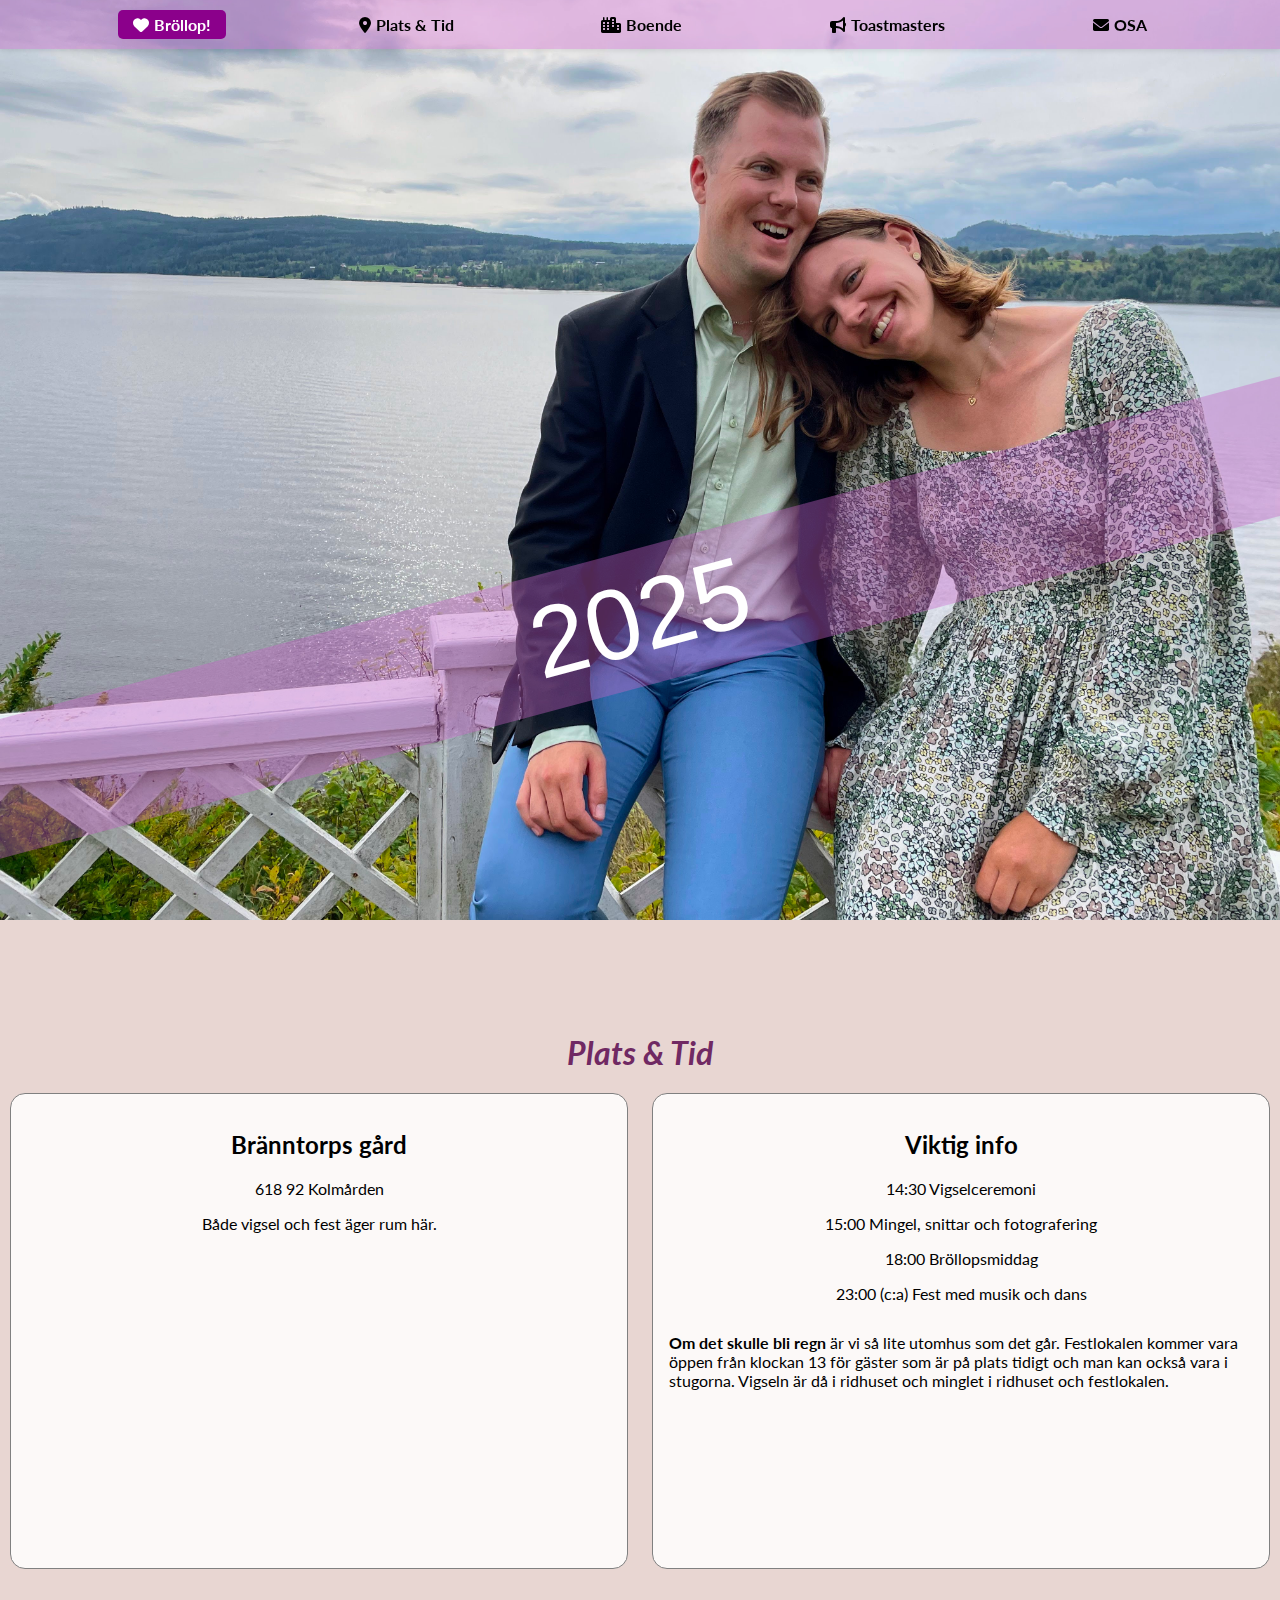
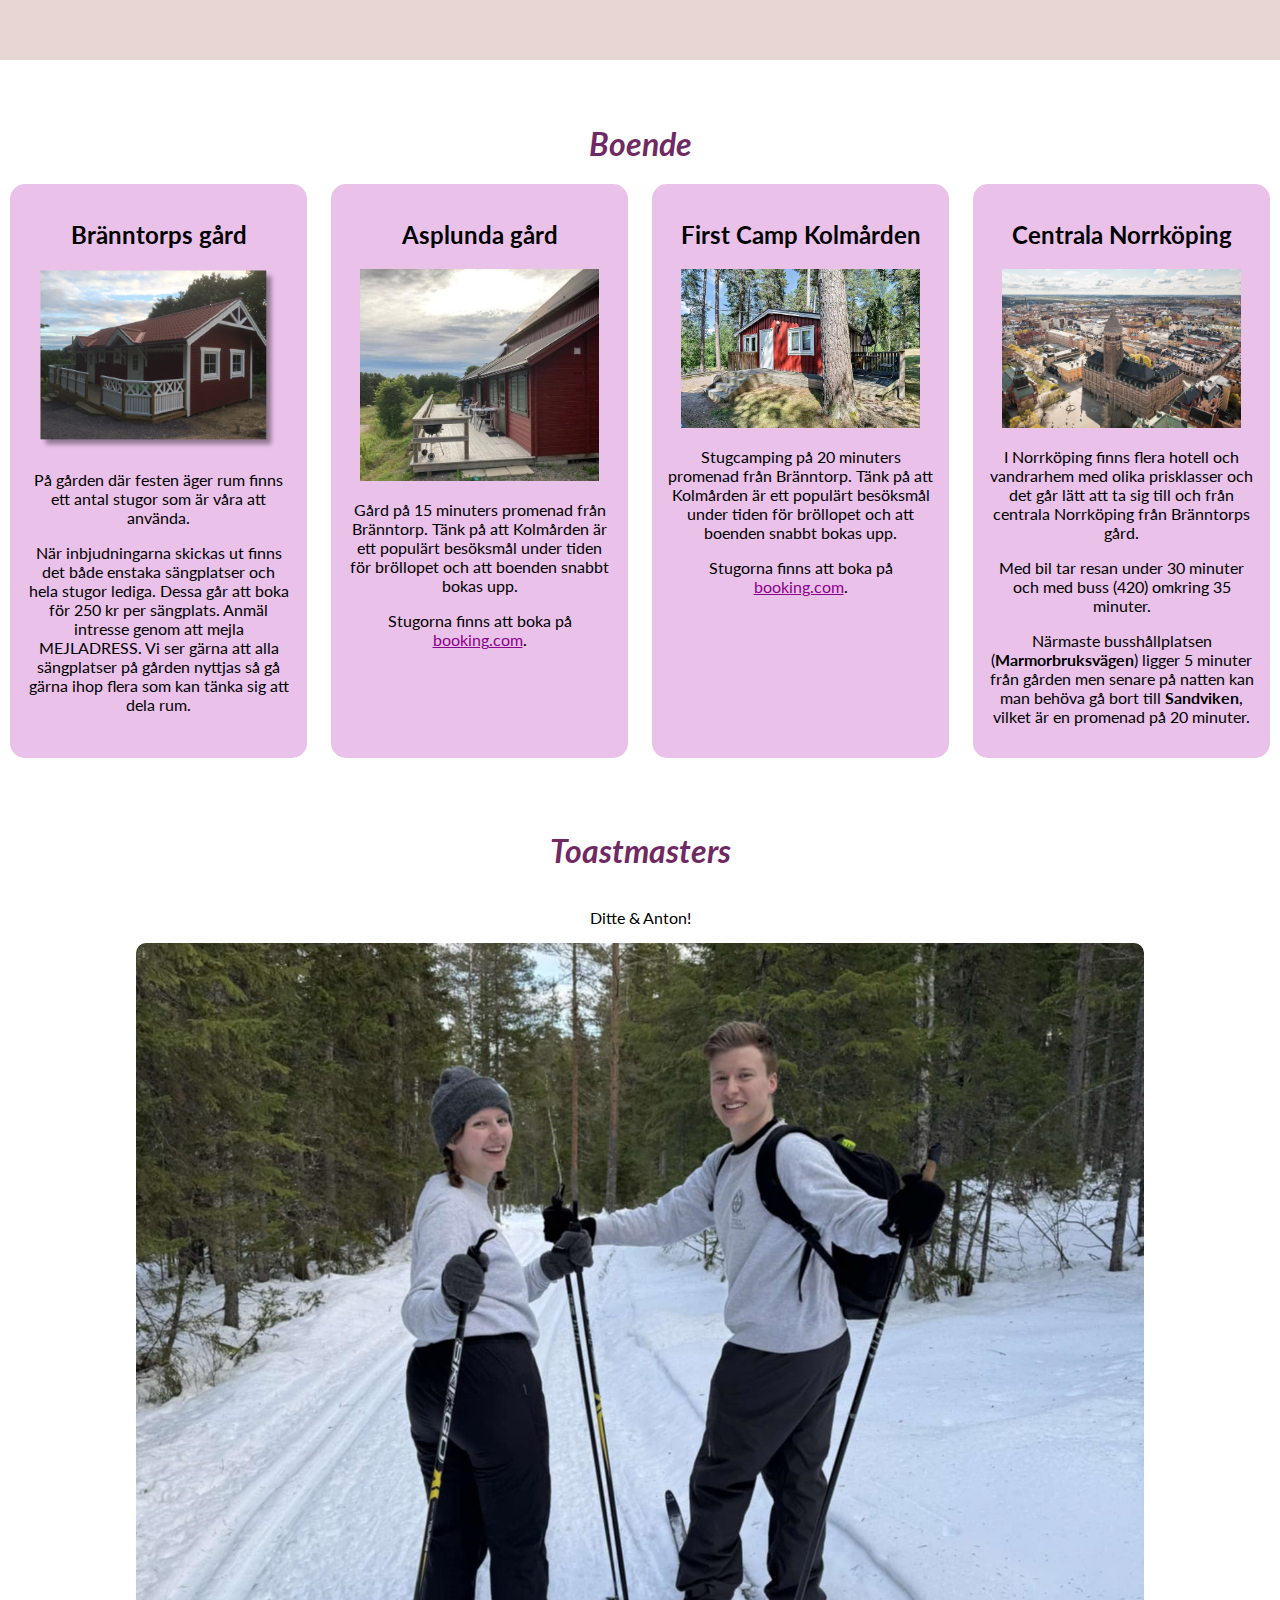
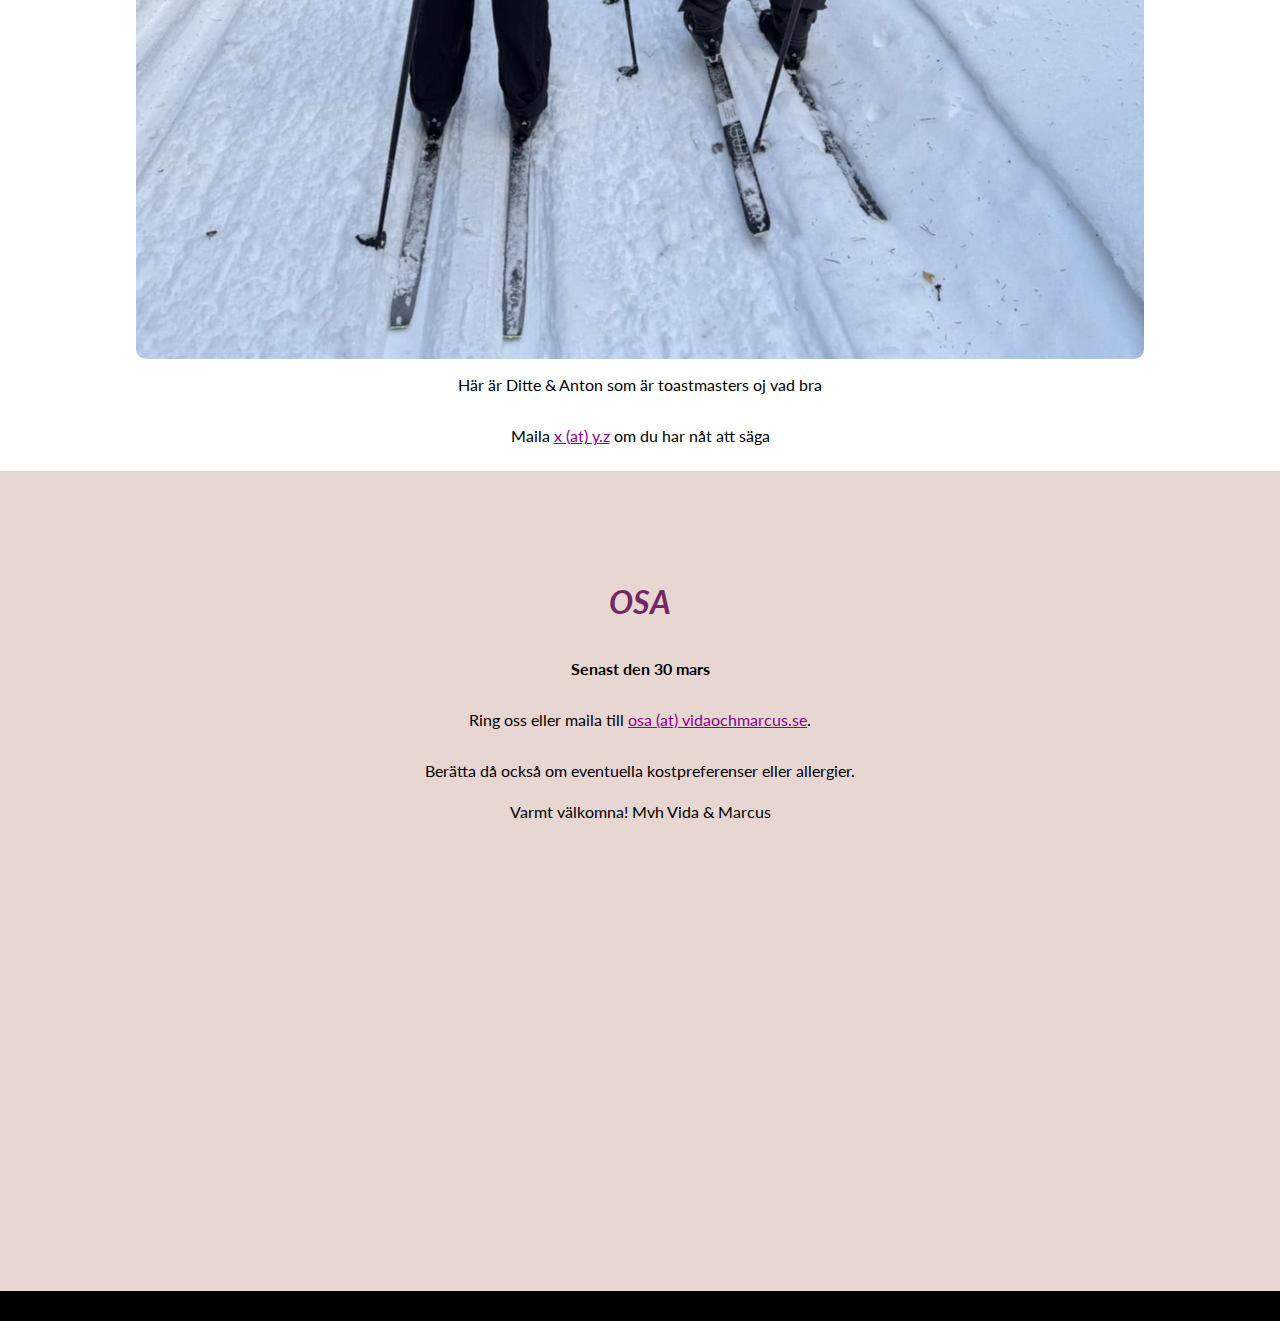
==== kvack.html @ 33eba122 "update" ====
<!DOCTYPE html>
<html lang="sv">
<head>
  <meta charset="UTF-8">
  <meta name="viewport" content="width=device-width, initial-scale=1.0">
  <meta name="description" content="Vida och Marcus">
  <meta name="author" content="Bröllopsplanerare">
  <title>Bröllop</title>
  <link rel="stylesheet" href="styles.css">
  <link href="https://cdnjs.cloudflare.com/ajax/libs/font-awesome/6.0.0-beta3/css/all.min.css" rel="stylesheet">
  <link href="https://fonts.googleapis.com/css2?family=Lato:wght@400;700&display=swap" rel="stylesheet">
</head>
<body>
  <header id="navbar">
    <nav>
      <ul>
        <li><a href="#wedding"><i class="fas fa-heart"></i><span> Bröllop!</span></a></li>
        <li><a href="#venue"><i class="fas fa-map-marker-alt"></i><span> Plats & Tid</span></a></li>
        <li><a href="#housing"><i class="fas fa-city"></i><span> Boende</span></a></li>
        <li><a href="#toastmasters"><i class="fas fa-bullhorn"></i><span> Toastmasters</span></a></li>
        <li><a href="#rsvp"><i class="fas fa-envelope"></i><span> OSA</span></a></li>
      </ul>
    </nav>
  </header>

  <main>
    <section id="wedding">
      <div id="dateText" class="banner">
      </div>
    </section>
    <section id="venue">
      <h1>Plats & Tid</h1>
      <div class="flexContainer">
        <div class="flex">
          <h2>Bränntorps gård</h2>
          <p>618 92 Kolmården</p>
          <p>Både vigsel och fest äger rum här.</p>
          <iframe max-width="90%" src="https://www.google.com/maps/embed?pb=!1m18!1m12!1m3!1d924.1570528088538!2d16.409618999848703!3d58.6684738966801!2m3!1f0!2f0!3f0!3m2!1i1024!2i768!4f13.1!3m3!1m2!1s0x46592e37b48e2889%3A0xdd23879f1d90b745!2zQnLDpG5udG9ycHMgR8OlcmQ!5e0!3m2!1sen!2sse!4v1737451447179!5m2!1sen!2sse" width="400" height="300" style="border:0;" allowfullscreen="" loading="lazy" referrerpolicy="no-referrer-when-downgrade"></iframe>
        </div>
        <div class="flex">
          <h2>Viktig info</h2>
          <p>14:30 Vigselceremoni</p>
          <p>15:00 Mingel, snittar och fotografering</p>
          <p>18:00 Bröllopsmiddag</p>
          <p>23:00 (c:a) Fest med musik och dans</p>

          <p class="left margin-top">
            <b>Om det skulle bli regn</b>
            är vi så lite utomhus som det går. 
            Festlokalen kommer vara öppen från klockan 13 för gäster som är på plats tidigt och man kan också vara i stugorna. 
            Vigseln är då i ridhuset och minglet i ridhuset och festlokalen.
          </p>
        </div>
      </div>
    </section>
    <section id="housing">
      <h1>Boende</h1>
      <div class="flexContainer">
        <div class="flex">
          <h2>Bränntorps gård</h2>
          <img src="assets/branntorp.png"/>
          <p>På gården där festen äger rum finns ett antal stugor som är våra att använda.</p>
          <p>När inbjudningarna skickas ut finns det både enstaka sängplatser och hela stugor lediga. Dessa går att boka för 250 kr per sängplats. Anmäl intresse genom att mejla MEJLADRESS. Vi ser gärna att alla sängplatser på gården nyttjas så gå gärna ihop flera som kan tänka sig att dela rum.</p>
        </div>
        <div class="flex">
          <h2>Asplunda gård</h2>
          <img src="assets/asplunda.jpg"/>
          <p>Gård på 15 minuters promenad från Bränntorp. Tänk på att Kolmården är ett populärt besöksmål under tiden för bröllopet och att boenden snabbt bokas upp.</p>
          <p>Stugorna finns att boka på <a href="https://www.booking.com">booking.com</a>.</p>
        </div>
        <div class="flex">
          <h2>First Camp Kolmården</h2>
          <img src="assets/firstcamp.jpeg"/>
          <p>Stugcamping på 20 minuters promenad från Bränntorp. Tänk på att Kolmården är ett populärt besöksmål under tiden för bröllopet och att boenden snabbt bokas upp.</p>
          <p>Stugorna finns att boka på <a href="https://www.booking.com">booking.com</a>.</p>
        </div>
        <div class="flex">
          <h2>Centrala Norrköping</h2>
          <img src="assets/nkpg.jpg"/>
          <p>I Norrköping finns flera hotell och vandrarhem med olika prisklasser och det går lätt att ta sig till och från centrala Norrköping från Bränntorps gård.</p>
          <p>Med bil tar resan under 30 minuter och med buss (420) omkring 35 minuter.</p>
          <p>Närmaste busshållplatsen (<b>Marmorbruksvägen</b>) ligger 5 minuter från gården men senare på natten kan man behöva gå bort till <b>Sandviken</b>, vilket är en promenad på 20 minuter.</p>
        </div>
      </div>
    </section>
    <section id="toastmasters">
      <h1>Toastmasters</h1>
      <p>Ditte & Anton!</p>
      <img src="assets/dinton1.jpg"/>
      <p>Här är Ditte & Anton som är toastmasters oj vad bra</p>
      <p>Maila <a href="mailto:x">x (at) y.z</a> om du har nåt att säga</p>
    </section>
    <section id="rsvp">
      <h1>OSA</h1>
      <p><b>Senast den 30 mars</b></p>
      <p>Ring oss eller maila till <a href="mailto:osa@vidaochmarcus.se">osa (at) vidaochmarcus.se</a>.</p>
      <p>Berätta då också om eventuella kostpreferenser eller allergier.</p>
      <p class="bottom">Varmt välkomna! Mvh Vida & Marcus</p>
    </section>

    <!--
    <section id="photos">
      <h1>Ladda upp bilder</h1>
      <input type="file" accept="image/*">
      <p>Ladda upp dina bästa ögonblick med paret!</p>
    </section>
    <section id="music">
      <h1>Musikförslag</h1>
      <textarea placeholder="Föreslå låtar här"></textarea>
      <button>Skicka</button>
    </section>
  -->

    <section id="end">

    </section>
  </main>

  <script src="script.js"></script>
</body>
</html>
---- styles.css ----
body {
  margin: 0;
  font-family: 'Lato', sans-serif;
}

main {
  scroll-snap-type: y mandatory; 
}

/* header */

header {
  position: fixed;
  top: 0;
  left: 0;
  width: 100%;
  background: rgba(200, 100, 200, 0.4);
  z-index: 1000;
  box-shadow: 0 2px 5px rgba(0, 0, 0, 0.1);
}

header nav ul {
  display: flex;
  justify-content: space-evenly;
  padding: 10px 0;
  list-style: none;
  margin: 0;
}

header nav ul li a {
  text-decoration: none;
  color: black;
  padding: 5px 15px;
  font-weight: bold;
  display: flex;
  align-items: center;
  gap: 5px;
}

header nav ul {
  flex-wrap: nowrap;
  overflow-x: auto;
  -webkit-overflow-scrolling: touch;
}

header nav ul li a span {
  display: none;
}

header nav ul li a.active span {
  display: inline;
}

header nav ul li a.active {
  color: white;
  background: darkmagenta;
  border-radius: 5px;
}

@media (min-width: 768px) {
  header nav ul {
    flex-wrap: wrap;
  }
  
  header nav ul li a span {
    display: inline;
  }
}

/* sections */

section {
  scroll-snap-align: center; 
  min-height: 80vh;
  padding: 10px;
  display: flex;
  flex-direction: column;
  justify-content: center;
  align-items: center;
  text-align: center;
}

section h1 {
  font-size: xx-large;
  font-style: italic;
  color: #702963;
}

#wedding {
  height: 100vh;
  background: url("assets/bg.jpg") no-repeat fixed;
  background-position: 70% 50%; 
  background-size: cover;
  overflow: hidden;
}

#venue {
  background-image: url('assets/wedding.jpg');
  background-size: 60%;
  background-repeat: repeat;
  background-position: center;
  background-attachment: fixed;
  background-color: #E8D6D2;
  display: flex;
  align-items: center;
  justify-content: center;
  color: white;
  text-align: center;
  z-index: 1;
}

#venue div.flex {
  background-color: rgba(255, 255, 255, 0.85);
  border: 1px solid gray;
  color: black;
}

#housing {
  background: white;
}

#housing img {
  max-width: 90%;
}

#info {
  background: #ced6e0;
}

#rsvp {
  background: url("assets/osa.jpg");
  background-repeat: no-repeat;
  background-position: bottom;
  background-attachment: fixed;
  background-color: #E8D6D2;
  height: 80vh;

  justify-content: flex-start;
  padding-top: 10vh;
}

#toastmasters img {
  max-width: 80%;
  border-radius: 10px;
}

#photos {
  background: #747d8c;
  color: white;
}

#music {
  background: #57606f;
  color: white;
}

section#end {
  height: 10px;
  min-height: 10px;
  background-color: black;
}

/* animations */

#wedding .banner.fade-in {
  background-color: rgba(200, 100, 200, 0.4);
}

#wedding .banner {
  opacity: 1;
  background-color: transparent;
  padding: 10px;
  transition: background-color 2s ease-in-out;

  rotate: -15deg;
  width: 300%;
  margin: 0;
  margin-top: 35vh;

  color: white;
  font-size: 13vw;
  font-family: Verdana, Geneva, Tahoma, sans-serif;
}

@media (min-width: 768px) {
  #wedding .banner {
    font-size: 100px;
  }
}

/* shared */

a {
  color: darkmagenta;
}

a:visited {
  color: darkmagenta;
}

a:hover {
  color: rgba(200, 100, 200, 0.4);
}

.left {
  text-align: left;
}

.bottom {
  position: relative;
  bottom: 10px;
}

.margin-top {
  margin-top: 30px;
}

.flexContainer {
  display: flex;
  overflow-x: auto;
  scroll-snap-type: x mandatory; 
  gap: 16px; 
  max-width: 100%;
}

.flex {
  flex: 0 0 90%; 
  scroll-snap-align: center; 
  border: 0;
  padding: 16px;
  box-sizing: border-box;
  background: rgba(200, 100, 200, 0.4);
  border-radius: 15px;
}

@media (min-width: 768px) {
  .flexContainer {
    overflow: visible; 
    gap: 24px; 
    justify-content: space-between; 
  }

  .flex {
    flex: 1; 
  }

  .flexContainer {
    flex-wrap: wrap;
  }
}
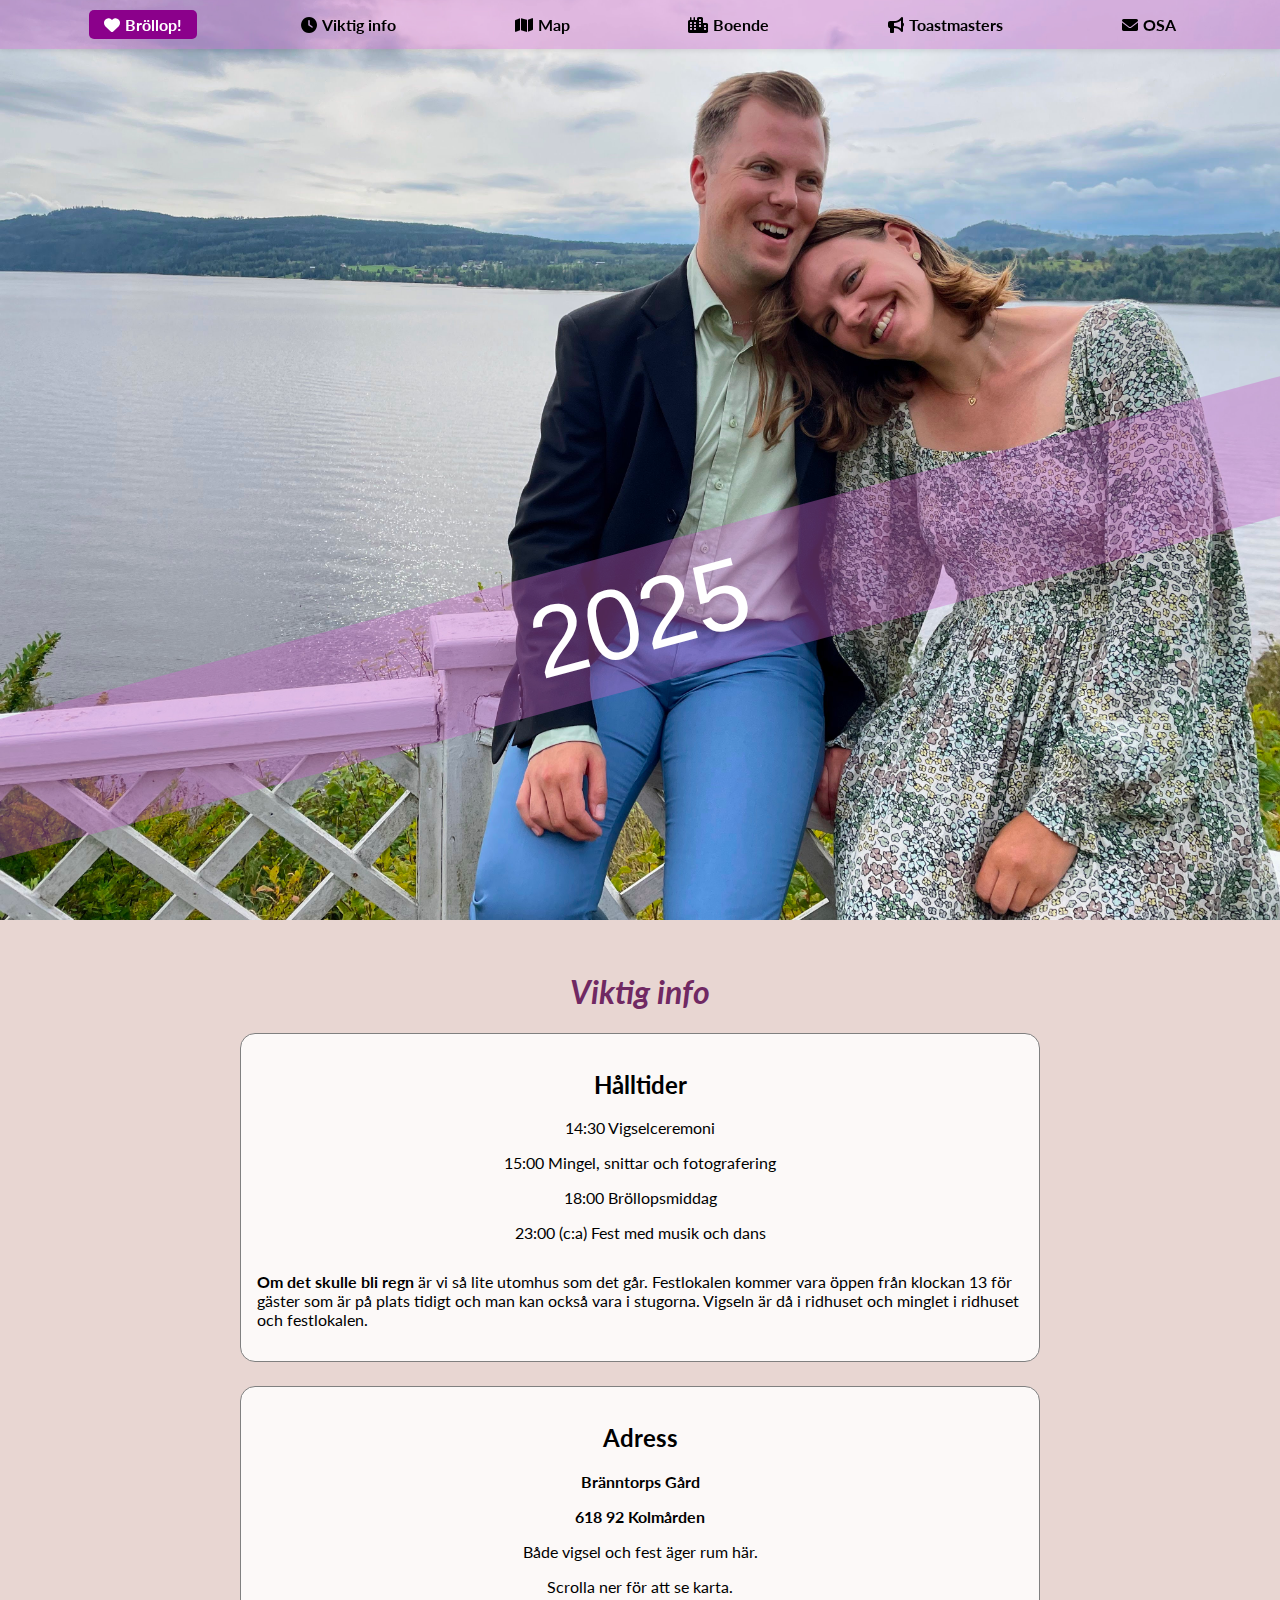
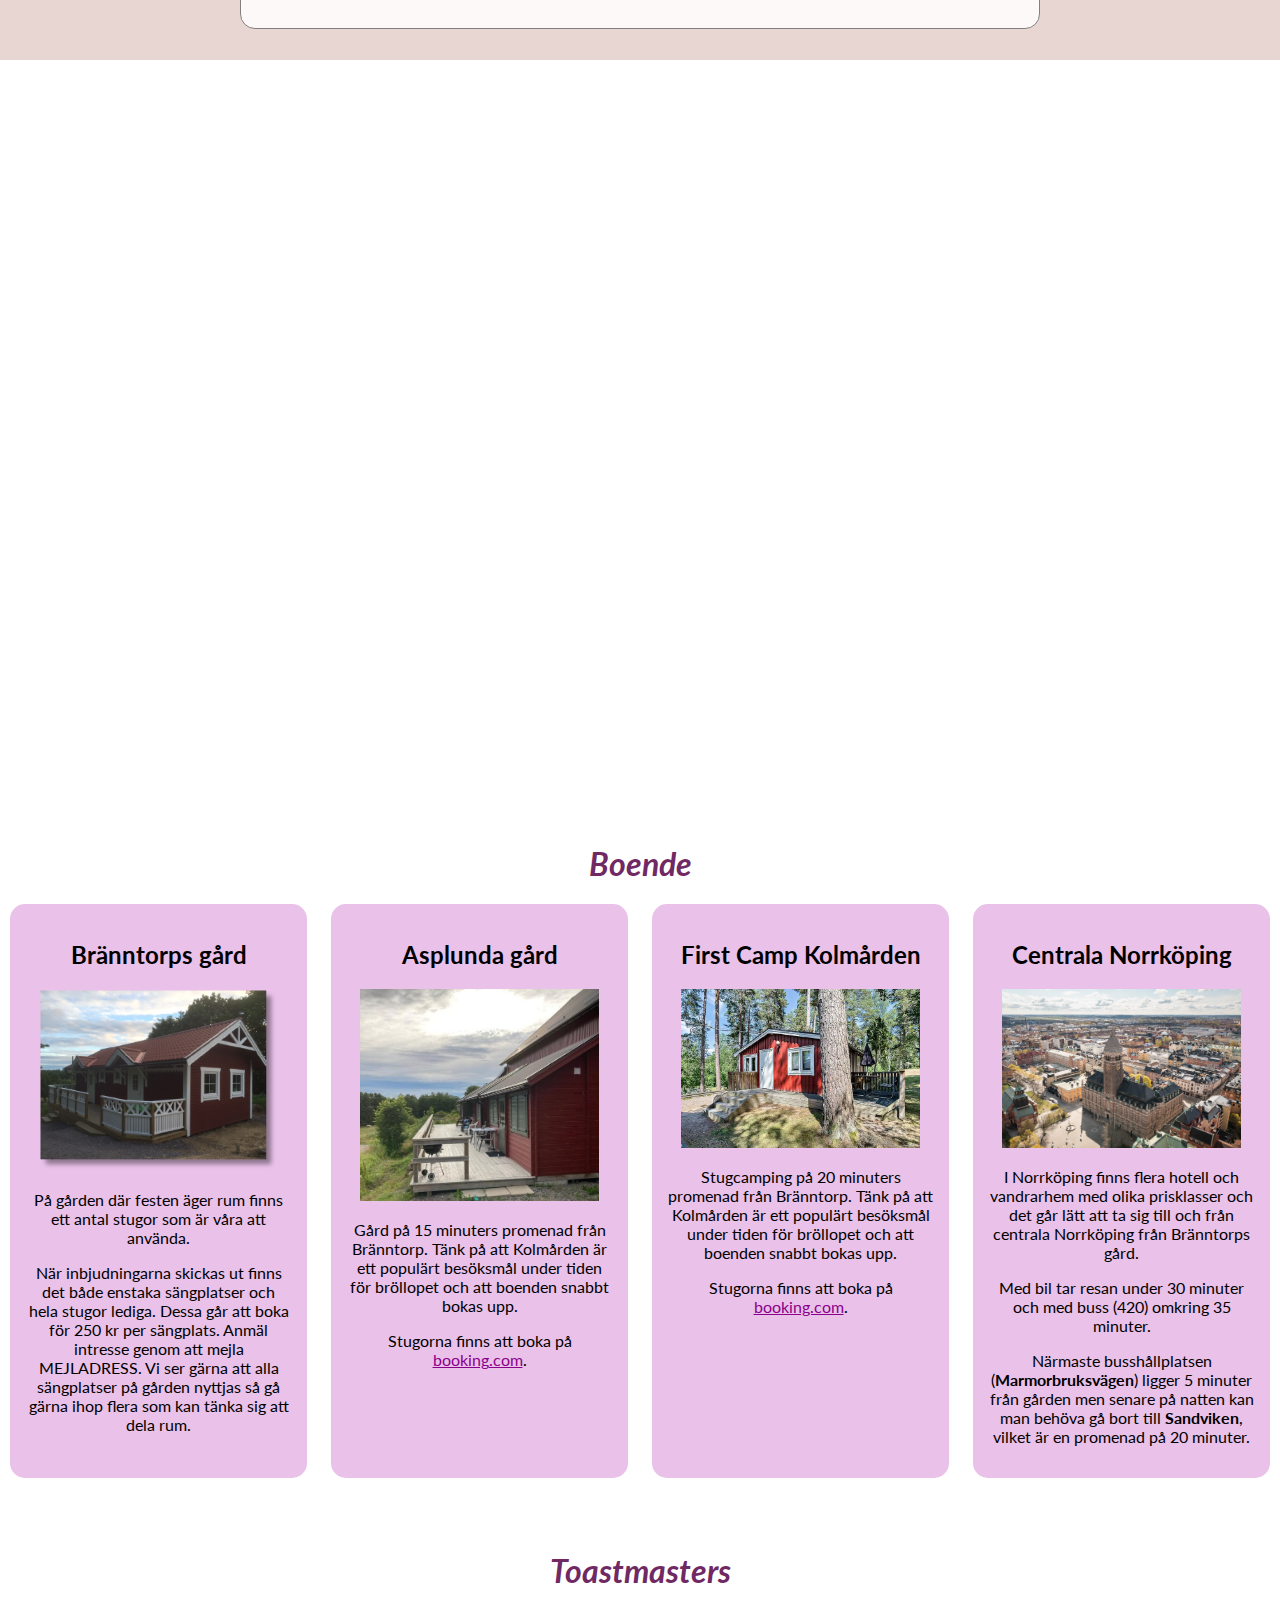
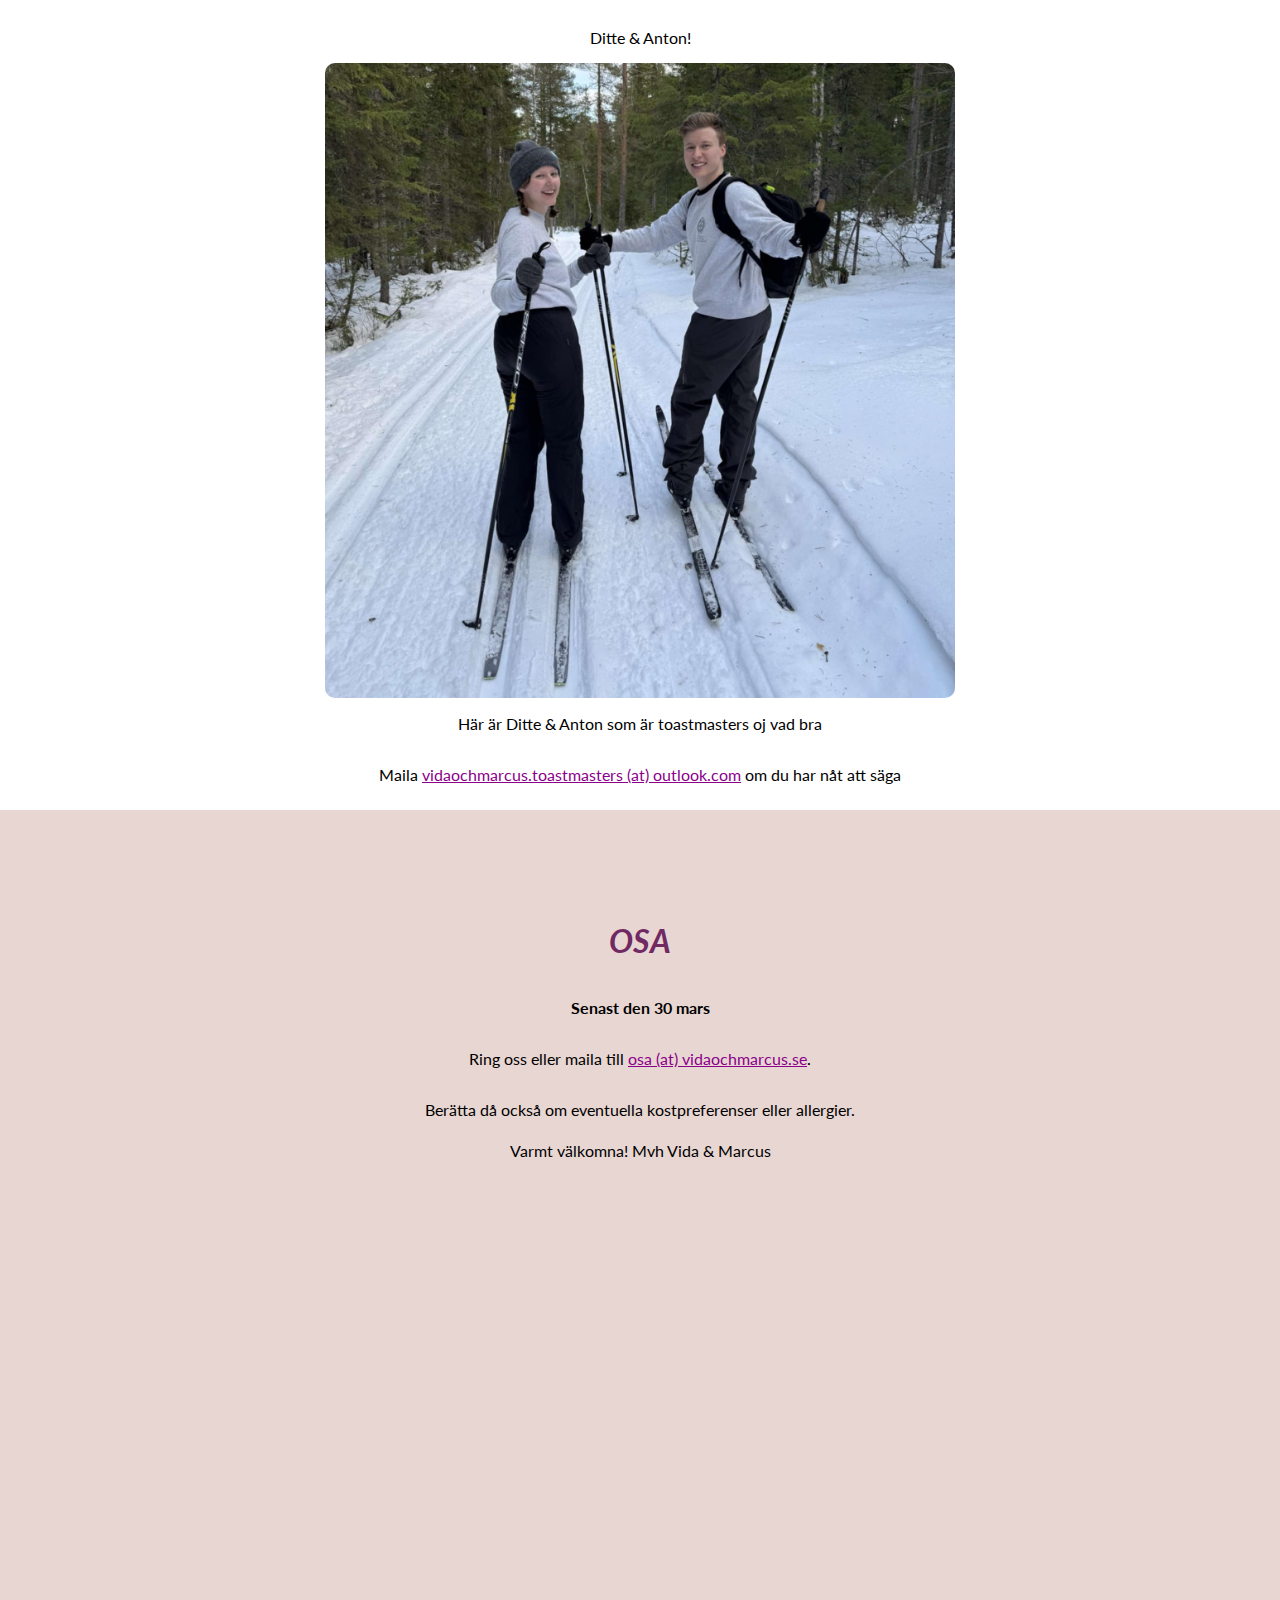
==== commit c88d1cbc: "Arrange map" ====
--- a/kvack.html
+++ b/kvack.html
@@ -15,7 +15,8 @@
     <nav>
       <ul>
         <li><a href="#wedding"><i class="fas fa-heart"></i><span> Bröllop!</span></a></li>
-        <li><a href="#venue"><i class="fas fa-map-marker-alt"></i><span> Plats & Tid</span></a></li>
+        <li><a href="#venue"><i class="fas fa-clock"></i><span> Viktig info</span></a></li>
+        <li><a href="#map"><i class="fas fa-map"></i><span> Map</span></a></li>
         <li><a href="#housing"><i class="fas fa-city"></i><span> Boende</span></a></li>
         <li><a href="#toastmasters"><i class="fas fa-bullhorn"></i><span> Toastmasters</span></a></li>
         <li><a href="#rsvp"><i class="fas fa-envelope"></i><span> OSA</span></a></li>
@@ -29,16 +30,10 @@
       </div>
     </section>
     <section id="venue">
-      <h1>Plats & Tid</h1>
+      <h1>Viktig info</h1>
       <div class="flexContainer">
         <div class="flex">
-          <h2>Bränntorps gård</h2>
-          <p>618 92 Kolmården</p>
-          <p>Både vigsel och fest äger rum här.</p>
-          <iframe max-width="90%" src="https://www.google.com/maps/embed?pb=!1m18!1m12!1m3!1d924.1570528088538!2d16.409618999848703!3d58.6684738966801!2m3!1f0!2f0!3f0!3m2!1i1024!2i768!4f13.1!3m3!1m2!1s0x46592e37b48e2889%3A0xdd23879f1d90b745!2zQnLDpG5udG9ycHMgR8OlcmQ!5e0!3m2!1sen!2sse!4v1737451447179!5m2!1sen!2sse" width="400" height="300" style="border:0;" allowfullscreen="" loading="lazy" referrerpolicy="no-referrer-when-downgrade"></iframe>
-        </div>
-        <div class="flex">
-          <h2>Viktig info</h2>
+          <h2>Hålltider</h2>
           <p>14:30 Vigselceremoni</p>
           <p>15:00 Mingel, snittar och fotografering</p>
           <p>18:00 Bröllopsmiddag</p>
@@ -51,7 +46,25 @@
             Vigseln är då i ridhuset och minglet i ridhuset och festlokalen.
           </p>
         </div>
+        
+        <div class="flex">
+          <h2>Adress</h2>
+          <p><b>Bränntorps Gård</b></p>
+          <p><b>618 92 Kolmården</b></p>
+          <p>Både vigsel och fest äger rum här.</p>
+          <p>Scrolla ner för att se karta.</p>
+        </div>
       </div>
+    </section>
+    <section id="map">
+      <iframe 
+        max-width="100%" 
+        style="border:0;"
+        allowfullscreen=""
+        loading="lazy" 
+        referrerpolicy="no-referrer-when-downgrade"
+        src="https://www.google.com/maps/embed?pb=!1m14!1m8!1m3!1d8299.01697434119!2d16.4046469139157!3d58.66692945396661!3m2!1i1024!2i768!4f13.1!3m3!1m2!1s0x46592e37b48e2889%3A0xdd23879f1d90b745!2zQnLDpG5udG9ycHMgR8OlcmQ!5e0!3m2!1sen!2sse!4v1737888621575!5m2!1sen!2sse">
+      </iframe>
     </section>
     <section id="housing">
       <h1>Boende</h1>
@@ -88,7 +101,7 @@
       <p>Ditte & Anton!</p>
       <img src="assets/dinton1.jpg"/>
       <p>Här är Ditte & Anton som är toastmasters oj vad bra</p>
-      <p>Maila <a href="mailto:x">x (at) y.z</a> om du har nåt att säga</p>
+      <p>Maila <a href="vidaochmarcus.toastmasters@outlook.com">vidaochmarcus.toastmasters (at) outlook.com</a> om du har nåt att säga</p>
     </section>
     <section id="rsvp">
       <h1>OSA</h1>
--- a/styles.css
+++ b/styles.css
@@ -109,10 +109,20 @@
   z-index: 1;
 }
 
+#venue .flexContainer {
+  flex-wrap: wrap;
+  flex-direction: column;
+  max-width: 800px;
+}
+
 #venue div.flex {
   background-color: rgba(255, 255, 255, 0.85);
   border: 1px solid gray;
   color: black;
+}
+
+#map {
+  padding: 0;
 }
 
 #housing {
@@ -140,7 +150,7 @@
 }
 
 #toastmasters img {
-  max-width: 80%;
+  max-width: 50%;
   border-radius: 10px;
 }
 
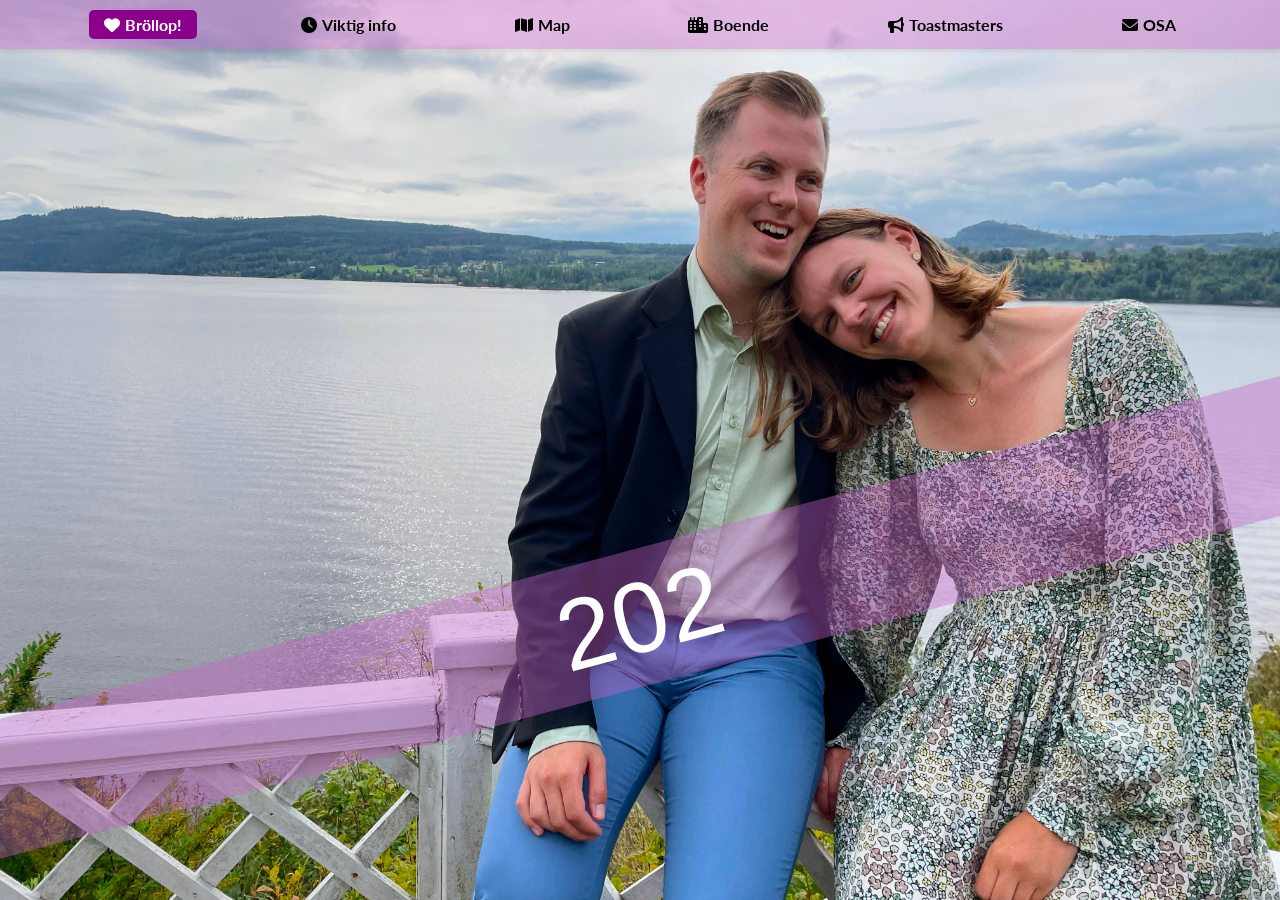
==== commit 2e3d4e7b: "temp" ====
--- a/kvack.html
+++ b/kvack.html
@@ -30,7 +30,7 @@
       </div>
     </section>
     <section id="venue">
-      <h1>Viktig info</h1>
+      <h1><i class="fas fa-clock"></i> Viktig info</h1>
       <div class="flexContainer">
         <div class="flex">
           <h2>Hålltider</h2>
@@ -61,13 +61,12 @@
         max-width="100%" 
         style="border:0;"
         allowfullscreen=""
-        loading="lazy" 
         referrerpolicy="no-referrer-when-downgrade"
         src="https://www.google.com/maps/embed?pb=!1m14!1m8!1m3!1d8299.01697434119!2d16.4046469139157!3d58.66692945396661!3m2!1i1024!2i768!4f13.1!3m3!1m2!1s0x46592e37b48e2889%3A0xdd23879f1d90b745!2zQnLDpG5udG9ycHMgR8OlcmQ!5e0!3m2!1sen!2sse!4v1737888621575!5m2!1sen!2sse">
       </iframe>
     </section>
     <section id="housing">
-      <h1>Boende</h1>
+      <h1><i class="fas fa-city"></i> Boende</h1>
       <div class="flexContainer">
         <div class="flex">
           <h2>Bränntorps gård</h2>
@@ -97,26 +96,31 @@
       </div>
     </section>
     <section id="toastmasters">
-      <h1>Toastmasters</h1>
+      <h1><i class="fas fa-bullhorn"></i> Toastmasters</h1>
       <p>Ditte & Anton!</p>
       <img src="assets/dinton1.jpg"/>
       <p>Här är Ditte & Anton som är toastmasters oj vad bra</p>
       <p>Maila <a href="vidaochmarcus.toastmasters@outlook.com">vidaochmarcus.toastmasters (at) outlook.com</a> om du har nåt att säga</p>
     </section>
+    
+    <!--<section id="photos">
+      <h1>Bilder</h1>
+      <div class="box">
+        <input type="file" accept="image/*" disabled="true">
+      </div>
+      <p>Här kommer vi efter bröllopet samla ihop foton, mer info om det senare.</p>
+    </section>-->
+
     <section id="rsvp">
-      <h1>OSA</h1>
+      <h1><i class="fas fa-envelope"></i> OSA</h1>
       <p><b>Senast den 30 mars</b></p>
       <p>Ring oss eller maila till <a href="mailto:osa@vidaochmarcus.se">osa (at) vidaochmarcus.se</a>.</p>
       <p>Berätta då också om eventuella kostpreferenser eller allergier.</p>
       <p class="bottom">Varmt välkomna! Mvh Vida & Marcus</p>
     </section>
 
-    <!--
-    <section id="photos">
-      <h1>Ladda upp bilder</h1>
-      <input type="file" accept="image/*">
-      <p>Ladda upp dina bästa ögonblick med paret!</p>
-    </section>
+
+  <!--
     <section id="music">
       <h1>Musikförslag</h1>
       <textarea placeholder="Föreslå låtar här"></textarea>
@@ -124,9 +128,9 @@
     </section>
   -->
 
-    <section id="end">
+    <!--<section id="end">
 
-    </section>
+    </section>-->
   </main>
 
   <script src="script.js"></script>
--- a/styles.css
+++ b/styles.css
@@ -1,10 +1,17 @@
+html {
+  scroll-behavior: smooth;
+}
+
 body {
   margin: 0;
   font-family: 'Lato', sans-serif;
+  overflow: hidden;
 }
 
 main {
   scroll-snap-type: y mandatory; 
+  overflow-y: scroll;
+  height: 100vh;
 }
 
 /* header */
@@ -71,7 +78,7 @@
 
 section {
   scroll-snap-align: center; 
-  min-height: 80vh;
+  min-height: 100vh;
   padding: 10px;
   display: flex;
   flex-direction: column;
@@ -88,6 +95,7 @@
 
 #wedding {
   height: 100vh;
+  max-height: 100vh;
   background: url("assets/bg.jpg") no-repeat fixed;
   background-position: 70% 50%; 
   background-size: cover;
@@ -137,31 +145,43 @@
   background: #ced6e0;
 }
 
+#toastmasters img {
+  max-width: 50%;
+  border-radius: 10px;
+}
+
+#photos {
+  background: #949d9c;
+  color: white;
+  min-height: 0;
+  padding: 50px;
+}
+
+#photos .box {
+  opacity: 25%;
+  border: 1px solid black;
+  border-radius: 10px;
+  padding: 20px;
+}
+
+#music {
+  background: #57606f;
+  color: white;
+}
+
 #rsvp {
   background: url("assets/osa.jpg");
   background-repeat: no-repeat;
   background-position: bottom;
   background-attachment: fixed;
   background-color: #E8D6D2;
-  height: 80vh;
+  height: 70vh;
 
   justify-content: flex-start;
-  padding-top: 10vh;
-}
-
-#toastmasters img {
-  max-width: 50%;
-  border-radius: 10px;
-}
-
-#photos {
-  background: #747d8c;
-  color: white;
-}
-
-#music {
-  background: #57606f;
-  color: white;
+}
+
+#rsvp h1 {
+  margin-top: 20vh;
 }
 
 section#end {
@@ -169,6 +189,7 @@
   min-height: 10px;
   background-color: black;
 }
+
 
 /* animations */
 
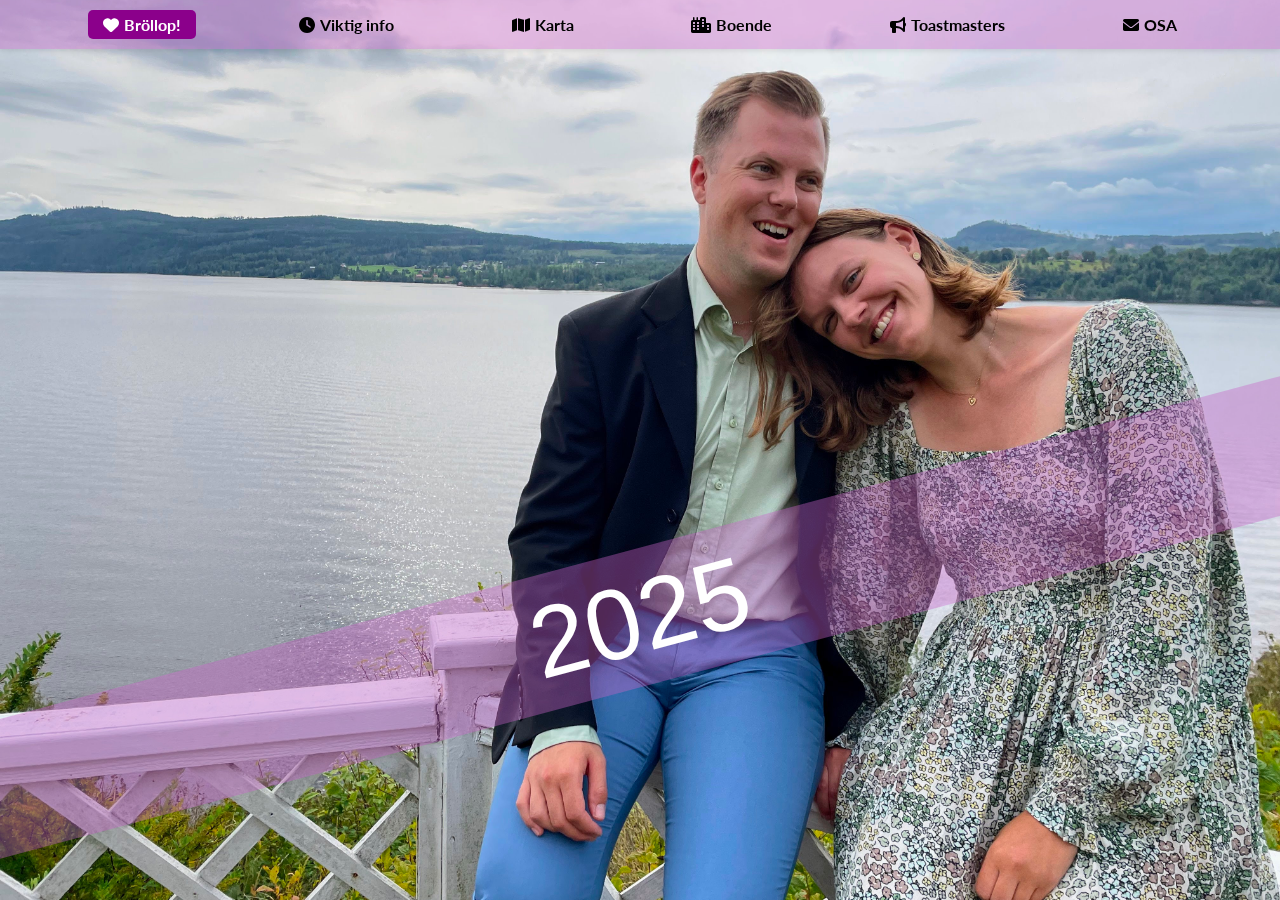
==== commit d23ec72c: "finalize" ====
--- a/kvack.html
+++ b/kvack.html
@@ -16,7 +16,7 @@
       <ul>
         <li><a href="#wedding"><i class="fas fa-heart"></i><span> Bröllop!</span></a></li>
         <li><a href="#venue"><i class="fas fa-clock"></i><span> Viktig info</span></a></li>
-        <li><a href="#map"><i class="fas fa-map"></i><span> Map</span></a></li>
+        <li><a href="#map"><i class="fas fa-map"></i><span> Karta</span></a></li>
         <li><a href="#housing"><i class="fas fa-city"></i><span> Boende</span></a></li>
         <li><a href="#toastmasters"><i class="fas fa-bullhorn"></i><span> Toastmasters</span></a></li>
         <li><a href="#rsvp"><i class="fas fa-envelope"></i><span> OSA</span></a></li>
@@ -57,6 +57,8 @@
       </div>
     </section>
     <section id="map">
+      <div id="buffer">
+      </div>
       <iframe 
         max-width="100%" 
         style="border:0;"
--- a/styles.css
+++ b/styles.css
@@ -124,7 +124,7 @@
 }
 
 #venue div.flex {
-  background-color: rgba(255, 255, 255, 0.85);
+  background-color: rgba(255, 255, 255, 0.95);
   border: 1px solid gray;
   color: black;
 }
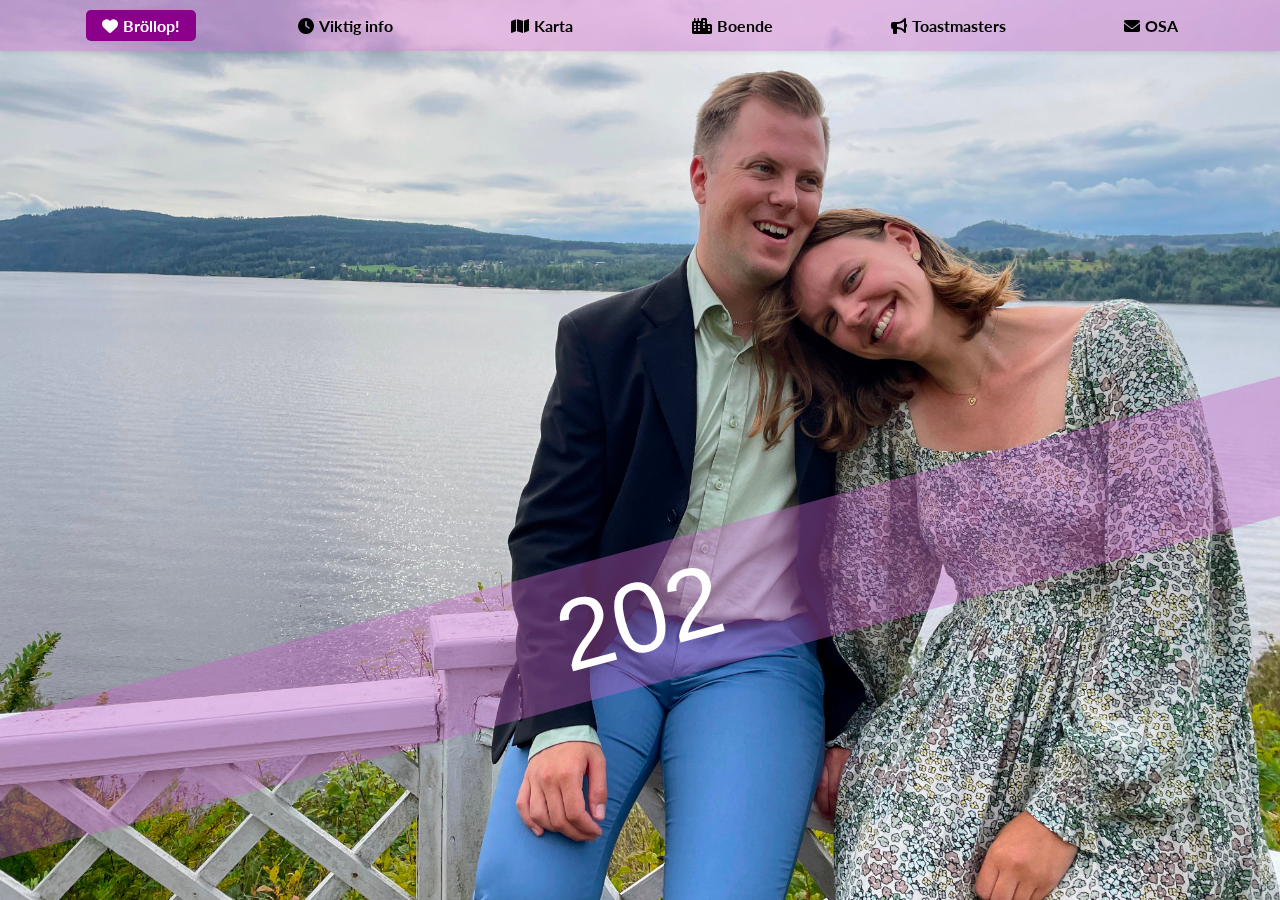
==== commit 3a6c75cd: "venue fixes" ====
--- a/kvack.html
+++ b/kvack.html
@@ -30,28 +30,33 @@
       </div>
     </section>
     <section id="venue">
+      <!-- Bilden ser ful ut -->
       <h1><i class="fas fa-clock"></i> Viktig info</h1>
-      <div class="flexContainer">
-        <div class="flex">
-          <h2>Hålltider</h2>
-          <p>14:30 Vigselceremoni</p>
-          <p>15:00 Mingel, snittar och fotografering</p>
-          <p>18:00 Bröllopsmiddag</p>
-          <p>23:00 (c:a) Fest med musik och dans</p>
+      
+      <div class="narrow flexContainer">
+        <div class="flex subFlexContainer">
+          <div class="subFlex">
+            <img src="assets/wedding.jpg"/>
+          </div>          
+          <div class="subFlexLarge left">
+            <h2>Hålltider</h2>
+            <p><b>14:30</b> Borgerlig vigselceremoni</p>
+            <p><b>kl 15</b> Mingel, snittar och fotografering</p>
+            <p><b>kl 18</b> Bröllopsmiddag</p>
+            <p><b>kl 23</b> Fest med musik och dans</p>
 
-          <p class="left margin-top">
-            <b>Om det skulle bli regn</b>
-            är vi så lite utomhus som det går. 
-            Festlokalen kommer vara öppen från klockan 13 för gäster som är på plats tidigt och man kan också vara i stugorna. 
-            Vigseln är då i ridhuset och minglet i ridhuset och festlokalen.
-          </p>
+            <p><b>Om det skulle bli regn</b>
+              är vi så lite utomhus som det går. Vigseln är då i ridhuset.
+              Festlokalen är i så fall öppen från klockan 13 för gäster som är på plats tidigt och man kan också vara i stugorna.
+              </p>
+          </div>
         </div>
         
         <div class="flex">
           <h2>Adress</h2>
           <p><b>Bränntorps Gård</b></p>
           <p><b>618 92 Kolmården</b></p>
-          <p>Både vigsel och fest äger rum här.</p>
+          <p>Både vigsel och fest äger rum på gården.</p>
           <p>Scrolla ner för att se karta.</p>
         </div>
       </div>
@@ -74,7 +79,7 @@
           <h2>Bränntorps gård</h2>
           <img src="assets/branntorp.png"/>
           <p>På gården där festen äger rum finns ett antal stugor som är våra att använda.</p>
-          <p>När inbjudningarna skickas ut finns det både enstaka sängplatser och hela stugor lediga. Dessa går att boka för 250 kr per sängplats. Anmäl intresse genom att mejla MEJLADRESS. Vi ser gärna att alla sängplatser på gården nyttjas så gå gärna ihop flera som kan tänka sig att dela rum.</p>
+          <p>När inbjudningarna skickas ut finns det både enstaka sängplatser och hela stugor lediga. Dessa går att boka för 250 kr per sängplats. Anmäl intresse genom att mejla <a href="" class="mailto">obfgnq@ivqnbpuznephf.fr</a>. Vi ser gärna att alla sängplatser på gården nyttjas så gå gärna ihop flera som kan tänka sig att dela rum.</p>
         </div>
         <div class="flex">
           <h2>Asplunda gård</h2>
@@ -99,10 +104,13 @@
     </section>
     <section id="toastmasters">
       <h1><i class="fas fa-bullhorn"></i> Toastmasters</h1>
-      <p>Ditte & Anton!</p>
-      <img src="assets/dinton1.jpg"/>
-      <p>Här är Ditte & Anton som är toastmasters oj vad bra</p>
-      <p>Maila <a href="vidaochmarcus.toastmasters@outlook.com">vidaochmarcus.toastmasters (at) outlook.com</a> om du har nåt att säga</p>
+      <div class="narrow">
+        <p>Som toastmasters har vi den stora äran att presentera <b>Ditte och Anton</b>! Detta musicerande, styrkelyftande och Uppsalaälskande power couple består av Vidas syster och blivande svåger.</p>
+
+        <img src="assets/dinton1.jpg"/>
+
+        <p>Vill du hålla ett tal eller något annat typ av framförande på festen? Allt är möjligt! Kontakta i så fall våra toastmasters på <a href="" class="mailto">ivqnbpuznephf.gbnfgznfgref@bhgybbx.pbz</a>.</p>
+      </div>
     </section>
     
     <!--<section id="photos">
@@ -115,10 +123,12 @@
 
     <section id="rsvp">
       <h1><i class="fas fa-envelope"></i> OSA</h1>
-      <p><b>Senast den 30 mars</b></p>
-      <p>Ring oss eller maila till <a href="mailto:osa@vidaochmarcus.se">osa (at) vidaochmarcus.se</a>.</p>
-      <p>Berätta då också om eventuella kostpreferenser eller allergier.</p>
-      <p class="bottom">Varmt välkomna! Mvh Vida & Marcus</p>
+      <div class="narrow border">  
+        <h2><b>Senast den 30 mars</b></h2>
+        <p>Maila till: <a href="" class="mailto">bfn@ivqnbpuznephf.fr</a></p>
+        <p>Berätta då också om eventuella kostpreferenser eller allergier.</p>
+        <p class="bottom">Varmt välkomna! <i class="fas fa-heart"></i></p>
+      </div>
     </section>
 
 
--- a/styles.css
+++ b/styles.css
@@ -42,6 +42,16 @@
   display: flex;
   align-items: center;
   gap: 5px;
+  border: 1px solid rgba(0,0,0,0);
+  border-radius: 5px;
+
+  background-color: rgba(0,0,0,0);
+  text-align: center;
+}
+
+header nav ul li a:not(.active):hover {
+  color: white;
+  border: 1px solid white;
 }
 
 header nav ul {
@@ -61,7 +71,6 @@
 header nav ul li a.active {
   color: white;
   background: darkmagenta;
-  border-radius: 5px;
 }
 
 @media (min-width: 768px) {
@@ -77,7 +86,8 @@
 /* sections */
 
 section {
-  scroll-snap-align: center; 
+  scroll-snap-align: start;
+  scroll-snap-stop: always; 
   min-height: 100vh;
   padding: 10px;
   display: flex;
@@ -103,32 +113,34 @@
 }
 
 #venue {
-  background-image: url('assets/wedding.jpg');
-  background-size: 60%;
-  background-repeat: repeat;
-  background-position: center;
-  background-attachment: fixed;
-  background-color: #E8D6D2;
+  background-color: white;
   display: flex;
   align-items: center;
   justify-content: center;
   color: white;
   text-align: center;
   z-index: 1;
+}
+
+#venue img {
+  max-width: 100%;
 }
 
 #venue .flexContainer {
   flex-wrap: wrap;
   flex-direction: column;
-  max-width: 800px;
 }
 
 #venue div.flex {
-  background-color: rgba(255, 255, 255, 0.95);
+  background-color: #E8D6D2;
   border: 1px solid gray;
   color: black;
 }
 
+#venue h2 {
+  margin-top: 0;
+}
+
 #map {
   padding: 0;
 }
@@ -137,6 +149,10 @@
   background: white;
 }
 
+#housing .flex {
+  min-width: 350px;
+}
+
 #housing img {
   max-width: 90%;
 }
@@ -145,9 +161,25 @@
   background: #ced6e0;
 }
 
+#toastmasters {
+  background-color: rgba(242, 216, 237, 0.8);
+  padding: 20px;
+}
+
 #toastmasters img {
-  max-width: 50%;
-  border-radius: 10px;
+  max-width: 90%;
+  border-radius: 30px;
+}
+
+@media (min-width: 768px) {
+  #housing {
+    padding-left: 50px;
+    padding-right: 50px;
+  }
+
+  #toastmasters img {
+    max-width: 500px;
+  }
 }
 
 #photos {
@@ -171,7 +203,7 @@
 
 #rsvp {
   background: url("assets/osa.jpg");
-  background-repeat: no-repeat;
+  background-repeat: repeat-x;
   background-position: bottom;
   background-attachment: fixed;
   background-color: #E8D6D2;
@@ -188,6 +220,16 @@
   height: 10px;
   min-height: 10px;
   background-color: black;
+}
+
+div.narrow {
+  max-width: 800px;
+}
+
+div.border {
+  padding: 20px;
+  border: 1px solid rgba(0, 0, 0, 0.4);
+  border-radius: 20px;
 }
 
 
@@ -222,11 +264,16 @@
 /* shared */
 
 a {
-  color: darkmagenta;
+  color: rgba(0, 0, 0);
+  background-color: rgba(255, 255, 255, 0.25);
+  padding: 0 5px;
+  text-align: center;
+  border-radius: 5px;
+  font-weight: bold;
 }
 
 a:visited {
-  color: darkmagenta;
+  color: rgba(0, 0, 0);
 }
 
 a:hover {
@@ -256,7 +303,6 @@
 
 .flex {
   flex: 0 0 90%; 
-  scroll-snap-align: center; 
   border: 0;
   padding: 16px;
   box-sizing: border-box;
@@ -264,9 +310,26 @@
   border-radius: 15px;
 }
 
+.subFlexContainer {
+  display: flex;
+  flex-wrap: nowrap;
+  flex-direction: row;
+  padding-left: 0;
+  gap: 10px;
+}
+
+.subFlex {
+  flex: 1;
+}
+
+.subFlexLarge {
+  flex: 2;
+}
+
 @media (min-width: 768px) {
   .flexContainer {
-    overflow: visible; 
+    /*flex-wrap: wrap;
+    overflow: visible;*/
     gap: 24px; 
     justify-content: space-between; 
   }
@@ -274,8 +337,4 @@
   .flex {
     flex: 1; 
   }
-
-  .flexContainer {
-    flex-wrap: wrap;
-  }
 }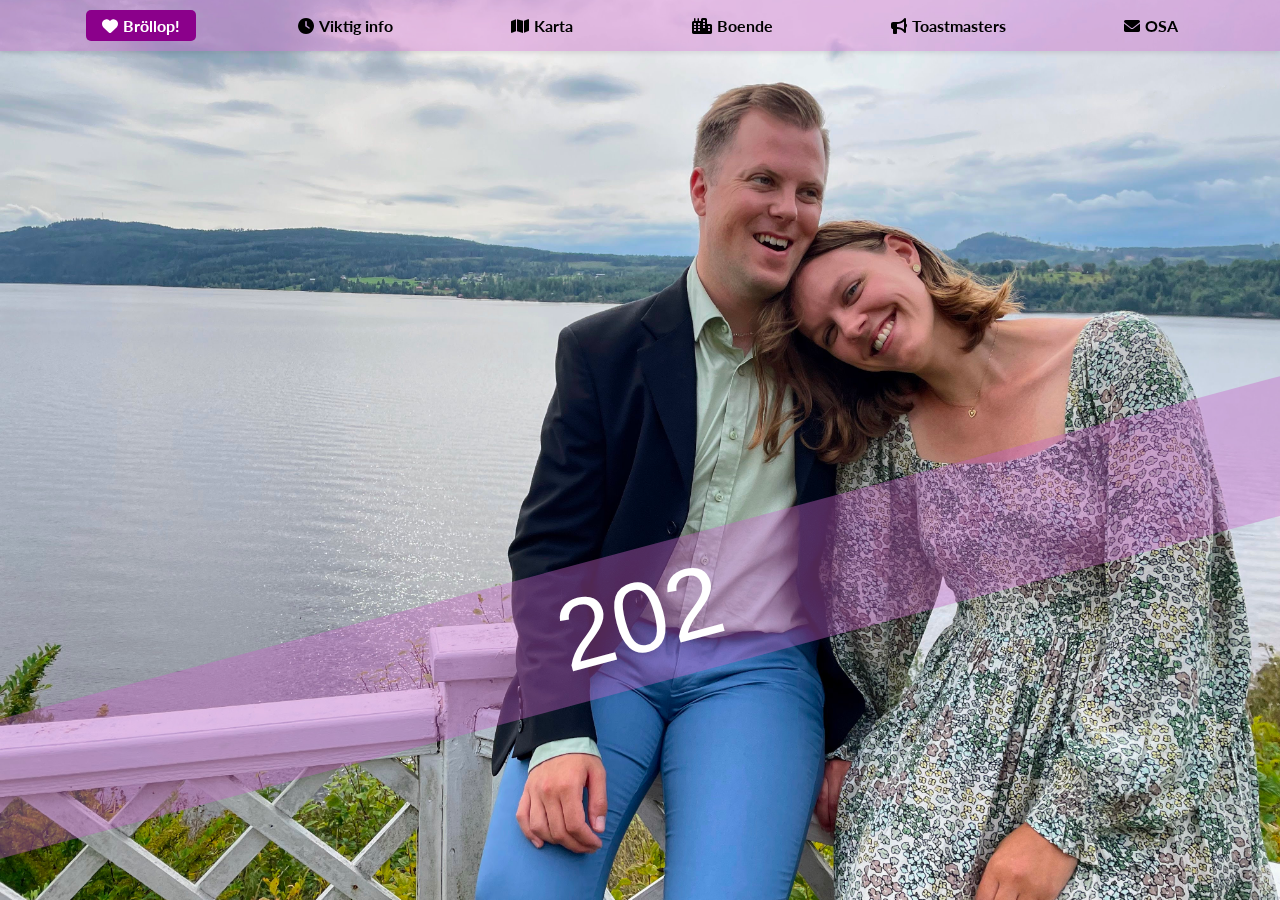
==== commit e46efde6: "tydligare scroll" ====
--- a/kvack.html
+++ b/kvack.html
@@ -74,7 +74,7 @@
     </section>
     <section id="housing">
       <h1><i class="fas fa-city"></i> Boende</h1>
-      <div class="flexContainer">
+      <div class="flexContainer div-container" id="div-container-0">
         <div class="flex">
           <h2>Bränntorps gård</h2>
           <img src="assets/branntorp.png"/>
@@ -100,6 +100,12 @@
           <p>Med bil tar resan under 30 minuter och med buss (420) omkring 35 minuter.</p>
           <p>Närmaste busshållplatsen (<b>Marmorbruksvägen</b>) ligger 5 minuter från gården men senare på natten kan man behöva gå bort till <b>Sandviken</b>, vilket är en promenad på 20 minuter.</p>
         </div>
+      </div>
+      <div class="dot-container" id="dot-container-0">
+        <span class="dot"></span> 
+        <span class="dot"></span> 
+        <span class="dot"></span> 
+        <span class="dot"></span> 
       </div>
     </section>
     <section id="toastmasters">
--- a/styles.css
+++ b/styles.css
@@ -65,12 +65,18 @@
 }
 
 header nav ul li a.active span {
-  display: inline;
+  /*display: inline;*/
 }
 
 header nav ul li a.active {
   color: white;
   background: darkmagenta;
+}
+
+@media (max-width: 320px) {
+  header nav ul {
+    flex-wrap: wrap;
+  }
 }
 
 @media (min-width: 768px) {
@@ -107,7 +113,7 @@
   height: 100vh;
   max-height: 100vh;
   background: url("assets/bg.jpg") no-repeat fixed;
-  background-position: 70% 50%; 
+  background-position: 70% 30%; 
   background-size: cover;
   overflow: hidden;
 }
@@ -154,7 +160,7 @@
 }
 
 #housing img {
-  max-width: 90%;
+  max-width: 80%;
 }
 
 #info {
@@ -169,6 +175,18 @@
 #toastmasters img {
   max-width: 90%;
   border-radius: 30px;
+}
+
+@media (max-width: 400px) {
+  #housing .flexContainer {
+    flex-wrap: wrap;
+    flex-direction: column;
+    margin-bottom: 50vh;
+  }
+
+  #housing .flexContainer .flex {
+    scroll-snap-align: center;
+  }
 }
 
 @media (min-width: 768px) {
@@ -302,7 +320,7 @@
 }
 
 .flex {
-  flex: 0 0 90%; 
+  flex: 0 0 80%; 
   border: 0;
   padding: 16px;
   box-sizing: border-box;
@@ -337,4 +355,32 @@
   .flex {
     flex: 1; 
   }
+}
+
+/* scroll */
+
+.hidden {
+  visibility: hidden;
+}
+
+.dot-container {
+  text-align: center;
+  padding: 20px;
+  /*background: #ddd;*/
+  margin-top: 10px;
+  margin-bottom: 10px;
+}
+
+.dot {
+  height: 25px;
+  width: 25px;
+  margin: 0 2px;
+  background-color: #bbb;
+  border-radius: 50%;
+  display: inline-block;
+  transition: background-color 0.6s ease;
+}
+
+.dot.active {
+  background-color: #902993;
 }